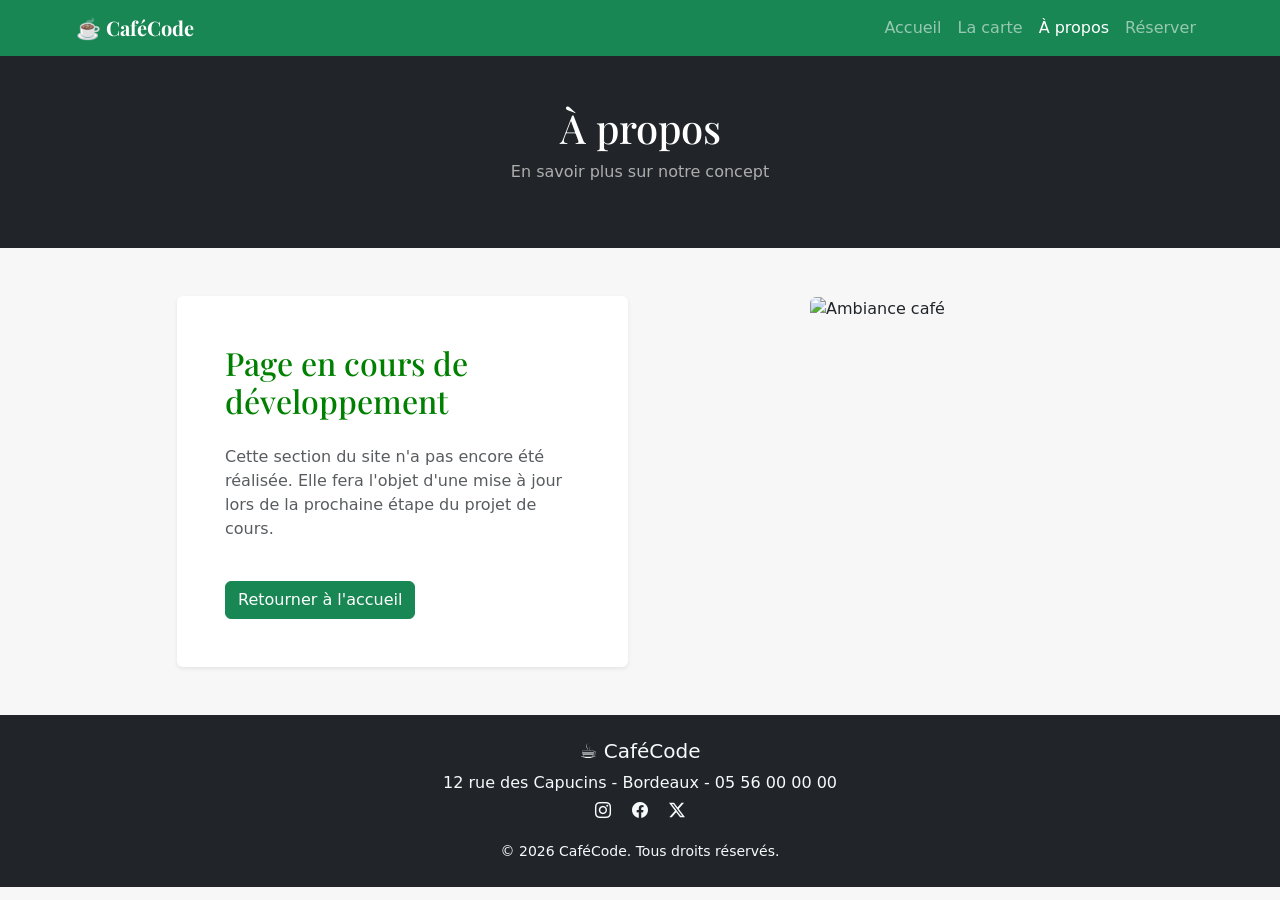
==== a_propos.html @ e6aadf2a "Add a_propos.html for about page content" ====
<!DOCTYPE html>
<html lang="fr">

<head>
  <meta charset="UTF-8">
  <meta name="viewport" content="width=device-width, initial-scale=1.0">
  <title>À propos - CaféCode</title>
  <link rel="preconnect" href="https://fonts.googleapis.com">
  <link rel="preconnect" href="https://fonts.gstatic.com" crossorigin>
  <link href="https://fonts.googleapis.com/css2?family=Playfair+Display:ital,wght@0,400..900;1,400..900&display=swap"
    rel="stylesheet">
  <link href="https://cdn.jsdelivr.net/npm/bootstrap@5.3.3/dist/css/bootstrap.min.css" rel="stylesheet">
  <link href="style.css" rel="stylesheet">
</head>

<body style="background-color: rgb(247, 247, 247);">



  <nav class="navbar navbar-expand-sm bg-success navbar-dark" style="padding-left: 5%; padding-right: 5%;">
    <div class="container-fluid">
      <span class="navbar-brand" style="font-family: 'Playfair Display'"><b>☕️ CaféCode</b></span>
      <div class="collapse navbar-collapse" id="navbarNav">
        <ul class="navbar-nav ms-auto">
          <li class="nav-item"><a class="nav-link" href="cafecode.html">Accueil</a></li>
          <li class="nav-item"><a class="nav-link" href="la_carte.html">La carte</a></li>
          <li class="nav-item"><a class="nav-link active" href="a_propos.html">À propos</a></li>
          <li class="nav-item"><a class="nav-link " href="reserver.html">Réserver</a></li>
        </ul>
      </div>
    </div>
  </nav>
  <div class="container-fluid bg-dark text-white p-5 text-center">
    <h1 style="font-family: 'Playfair Display';">À propos</h1>
    <p style="color: rgb(173, 173, 173);">En savoir plus sur notre concept</p>
  </div>

  <div class="container py-5">
    <div class="row justify-content-center">
      <div class="col-md-5">
        <div class="card shadow-sm border-0 p-5">
          <h2 style="font-family: 'Playfair Display'; color: green">Page en cours de développement</h2>
          <p class="mt-3 text-muted">
            Cette section du site n'a pas encore été réalisée. Elle fera l'objet d'une mise à jour lors de la prochaine
            étape du projet de cours.
          </p>
          <div class="mt-4">
            <a href="cafecode.html" class="btn btn-success">Retourner à l'accueil</a>
          </div>
        </div>
      </div>
      <div class="col-md-5 text-center">
        <img src="https://images.unsplash.com/photo-1495474472287-4d71bcdd2085?auto=format&fit=crop&w=600"
          class="img-fluid rounded" alt="Ambiance café">
      </div>
    </div>

  </div>

  <!-- FOOTER -->
  <footer class="bg-dark text-light py-4">
    <div class="container text-center">
      <h5 class="mb-2">☕️ CaféCode</h5>
      <p class="mb-1">
        12 rue des Capucins - Bordeaux - 05 56 00 00 00
      </p>

      <div class="mb-3">
        <a href="#" class="text-light me-3"><i class="bi bi-instagram"></i></a>
        <a href="#" class="text-light me-3"><i class="bi bi-facebook"></i></a>
        <a href="#" class="text-light"><i class="bi bi-twitter-x"></i></a>
      </div>

      <small>© 2026 CaféCode. Tous droits réservés.</small>
    </div>
  </footer>

  <!-- Liste des émoticones : -->
  <link rel="stylesheet" href="https://cdn.jsdelivr.net/npm/bootstrap-icons@1.11.1/font/bootstrap-icons.css">

</body>

</html>
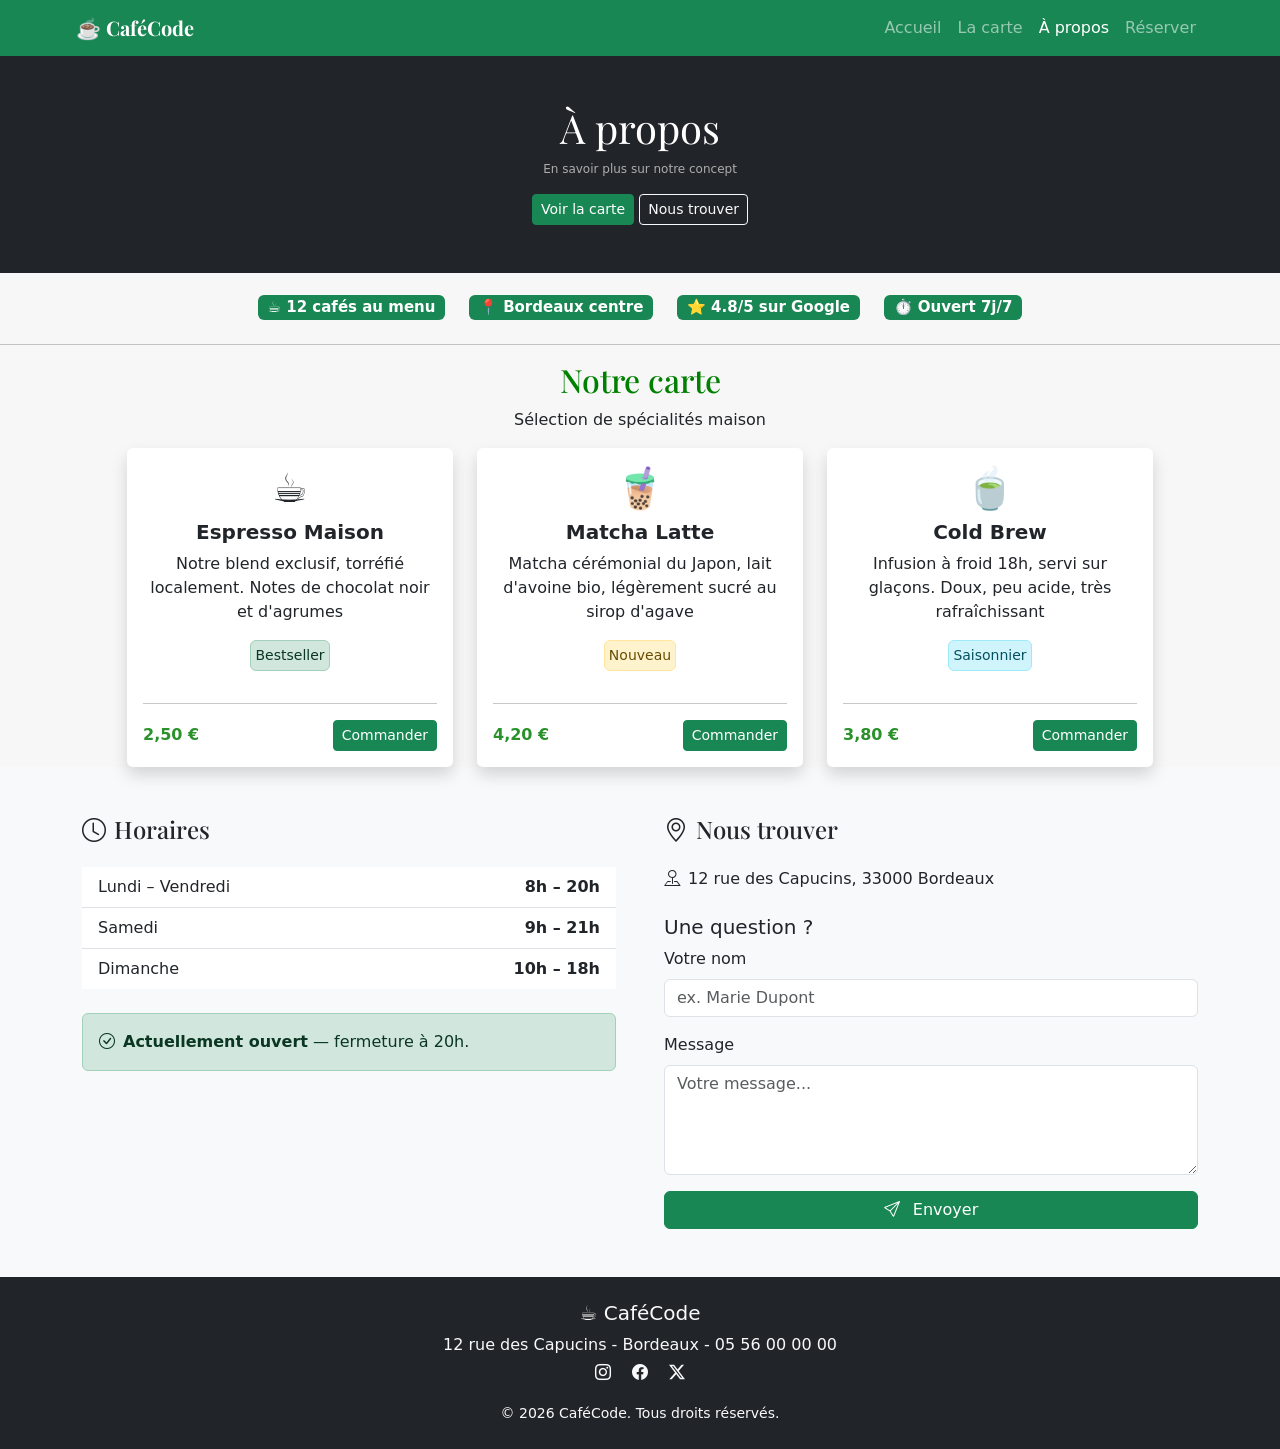
==== commit dcb4460c: "Ajout de la page "A propos"" ====
--- a/a_propos.html
+++ b/a_propos.html
@@ -1,62 +1,201 @@
 <!DOCTYPE html>
-<html lang="fr">
+<html lang="en">
 
 <head>
   <meta charset="UTF-8">
   <meta name="viewport" content="width=device-width, initial-scale=1.0">
-  <title>À propos - CaféCode</title>
+  <title>CafeCode</title>
   <link rel="preconnect" href="https://fonts.googleapis.com">
   <link rel="preconnect" href="https://fonts.gstatic.com" crossorigin>
   <link href="https://fonts.googleapis.com/css2?family=Playfair+Display:ital,wght@0,400..900;1,400..900&display=swap"
     rel="stylesheet">
   <link href="https://cdn.jsdelivr.net/npm/bootstrap@5.3.3/dist/css/bootstrap.min.css" rel="stylesheet">
   <link href="style.css" rel="stylesheet">
+
+  <script src="https://cdn.jsdelivr.net/npm/bootstrap@5.3.3/dist/js/bootstrap.bundle.min.js"></script>
 </head>
 
 <body style="background-color: rgb(247, 247, 247);">
-
-
-
+  <!-- Barre de navigation -->
   <nav class="navbar navbar-expand-sm bg-success navbar-dark" style="padding-left: 5%; padding-right: 5%;">
-    <div class="container-fluid">
-      <span class="navbar-brand" style="font-family: 'Playfair Display'"><b>☕️ CaféCode</b></span>
+    <!-- fixed-top : pour le fixer sur toute la page, mais dans ce cas, pas besoin -->
+    <div class="container-fluid"> <!-- Liste des éléments du header -->
+      <span class="navbar-brand" style="font-family: 'Playfair Display'"><b>☕️ CaféCode</b>
+      </span>
+      <button class="navbar-toggler" type="button" data-bs-toggle="collapse" data-bs-target="#navbarNav"
+        aria-controls="navbarNav" aria-expanded="false" aria-label="Toggle navigation">
+        <span class="navbar-toggler-icon"></span>
+      </button>
       <div class="collapse navbar-collapse" id="navbarNav">
-        <ul class="navbar-nav ms-auto">
-          <li class="nav-item"><a class="nav-link" href="cafecode.html">Accueil</a></li>
-          <li class="nav-item"><a class="nav-link" href="la_carte.html">La carte</a></li>
-          <li class="nav-item"><a class="nav-link active" href="a_propos.html">À propos</a></li>
-          <li class="nav-item"><a class="nav-link " href="reserver.html">Réserver</a></li>
+        <ul class="navbar-nav ms-auto"> <!-- Liste d'élément, ms-auto permet d'aligner a droite -->
+          <li class="nav-item">
+            <a class="nav-link" href="index.html">Accueil</a>
+          </li>
+          <li class="nav-item">
+            <a class="nav-link" href="la_carte.html">La carte</a>
+          </li>
+          <li class="nav-item">
+            <a class="nav-link active" href="a_propos.html">À propos</a>
+          </li>
+          <li class="nav-item">
+            <a class="nav-link " href="reserver.html">Réserver</a>
+          </li>
         </ul>
       </div>
     </div>
   </nav>
-  <div class="container-fluid bg-dark text-white p-5 text-center">
-    <h1 style="font-family: 'Playfair Display';">À propos</h1>
-    <p style="color: rgb(173, 173, 173);">En savoir plus sur notre concept</p>
-  </div>
-
-  <div class="container py-5">
-    <div class="row justify-content-center">
-      <div class="col-md-5">
-        <div class="card shadow-sm border-0 p-5">
-          <h2 style="font-family: 'Playfair Display'; color: green">Page en cours de développement</h2>
-          <p class="mt-3 text-muted">
-            Cette section du site n'a pas encore été réalisée. Elle fera l'objet d'une mise à jour lors de la prochaine
-            étape du projet de cours.
-          </p>
-          <div class="mt-4">
-            <a href="cafecode.html" class="btn btn-success">Retourner à l'accueil</a>
-          </div>
-        </div>
-      </div>
-      <div class="col-md-5 text-center">
-        <img src="https://images.unsplash.com/photo-1495474472287-4d71bcdd2085?auto=format&fit=crop&w=600"
-          class="img-fluid rounded" alt="Ambiance café">
-      </div>
-    </div>
-
-  </div>
-
+
+
+  <div class="container-fluid bg-dark text-white p-5"> <!-- div du truc noir -->
+    <h1 class="text-center" style="font-family: 'Playfair Display'; font-weight: normal;">À propos</h1>
+    <p class="text-center" style="font-size: 75%; color: rgb(173, 173, 173);">En savoir plus sur notre concept
+    </p>
+    <div class="text-center">
+      <a href="la_carte.html" class="btn btn-success btn-sm">Voir la carte</a>
+      <a href="reserver.html" class="btn btn-sm btn-outline-light">Nous trouver</a>
+    </div>
+  </div>
+
+  <div class="d-flex gap-4 justify-content-center" style="padding-top: 20px">
+    <h5><span class="badge bg-success">☕ 12 cafés au menu</span></h5>
+    <h5><span class="badge bg-success">📍 Bordeaux centre</span></h5>
+    <h5><span class="badge bg-success">⭐ 4.8/5 sur Google</span></h5>
+    <h5><span class="badge bg-success">⏱️ Ouvert 7j/7</span></h5>
+  </div>
+  <hr />
+
+  <div class="container">
+    <div class="text-center">
+      <h2 style="font-family: 'Playfair Display'; color: green">Notre carte</h2>
+      <p>Sélection de spécialités maison</p>
+    </div>
+    <div class="row justify-content-md-center">
+
+      <!-- Card 1 -->
+      <div class="col-md-4" style="width: 350px;">
+        <div class="card h-100 border-0 shadow">
+          <div class="card-body">
+            <div class="text-center">
+              <h1 class="card-title">☕</h1>
+              <h5><strong>Espresso Maison</strong></h5>
+              <p class="card-text">Notre blend exclusif, torréfié localement. Notes de chocolat noir et d'agrumes</p>
+              <div class="alert alert-success p-1 small d-inline-block">Bestseller</div>
+            </div>
+            <hr />
+            <div class="d-flex justify-content-between align-items-center mt-3">
+              <div style="color: #2b912b;"><strong>2,50 €</strong></div>
+              <a href="#" class="btn btn-success btn-sm">Commander</a>
+            </div>
+          </div>
+        </div>
+      </div>
+
+      <!-- Card 2 -->
+      <div class="col-md-4" style="width: 350px;">
+        <div class="card h-100 border-0 shadow">
+          <div class="card-body">
+            <div class="text-center">
+              <h1 class="card-title">🧋</h1>
+              <h5><strong>Matcha Latte</strong></h5>
+              <p class="card-text">Matcha cérémonial du Japon, lait d'avoine bio, légèrement sucré au sirop d'agave</p>
+              <div class="alert alert-warning p-1 small d-inline-block">Nouveau</div>
+            </div>
+            <hr />
+            <div class="d-flex justify-content-between align-items-center mt-3">
+              <div style="color: #2b912b;"><strong>4,20 €</strong></div>
+              <a href="#" class="btn btn-success btn-sm">Commander</a>
+            </div>
+          </div>
+        </div>
+      </div>
+
+      <!-- Card 3 -->
+      <div class="col-md-4" style="width: 350px;">
+        <div class="card h-100 border-0 shadow">
+          <div class="card-body">
+            <div class="text-center">
+              <h1 class="card-title">🍵</h1>
+              <h5><strong>Cold Brew</strong></h5>
+              <p class="card-text">Infusion à froid 18h, servi sur glaçons. Doux, peu acide, très rafraîchissant</p>
+              <div class="alert alert-info p-1 small d-inline-block">Saisonnier</div>
+            </div>
+            <hr />
+            <div class="d-flex justify-content-between align-items-center mt-3">
+              <div style="color: #2b912b;"><strong>3,80 €</strong></div>
+              <a href="#" class="btn btn-success btn-sm">Commander</a>
+            </div>
+          </div>
+        </div>
+      </div>
+    </div>
+  </div>
+
+  <section class="py-5 bg-light">
+    <div class="container">
+      <div class="row g-5">
+
+        <!-- Horaires -->
+        <div class="col-md-6">
+          <h4 class="mb-4">
+            <p style="font-family: 'Playfair Display'"><i class="bi bi-clock me-2"></i></i>Horaires</p>
+
+          </h4>
+
+          <ul class="list-group list-group-flush">
+            <li class="list-group-item d-flex justify-content-between">
+              <span>Lundi – Vendredi</span>
+              <strong>8h – 20h</strong>
+            </li>
+            <li class="list-group-item d-flex justify-content-between">
+              <span>Samedi</span>
+              <strong>9h – 21h</strong>
+            </li>
+            <li class="list-group-item d-flex justify-content-between">
+              <span>Dimanche</span>
+              <strong>10h – 18h</strong>
+            </li>
+          </ul>
+
+          <div class="alert alert-success mt-4 d-flex align-items-center">
+            <i class="bi bi-check-circle me-2"></i>
+            <div>
+              <strong>Actuellement ouvert</strong> — fermeture à 20h.
+            </div>
+          </div>
+        </div>
+
+        <!-- Nous trouver -->
+        <div class="col-md-6">
+          <h4 class="mb-4">
+            <p style="font-family: 'Playfair Display'"><i class="bi bi-geo-alt me-2 "></i>Nous trouver</p>
+          </h4>
+
+          <p style="color: grey;"></p><i class="bi bi-pin-map me-2"></i></i>12 rue des Capucins, 33000 Bordeaux</p>
+
+          <h5 class="mt-4">Une question ?</h5>
+
+          <form>
+            <div class="mb-3">
+              <label class="form-label">Votre nom</label>
+              <input type="text" class="form-control" placeholder="ex. Marie Dupont">
+            </div>
+
+            <div class="mb-3">
+              <label class="form-label">Message</label>
+              <textarea class="form-control" rows="4" placeholder="Votre message..."></textarea>
+            </div>
+
+            <button type="submit" class="btn btn-success w-100">
+              <i class="bi bi-send me-2"></i>
+              Envoyer
+            </button>
+          </form>
+        </div>
+
+      </div>
+    </div>
+  </section>
+  </div>
   <!-- FOOTER -->
   <footer class="bg-dark text-light py-4">
     <div class="container text-center">
@@ -80,4 +219,4 @@
 
 </body>
 
-</html>
+</html>
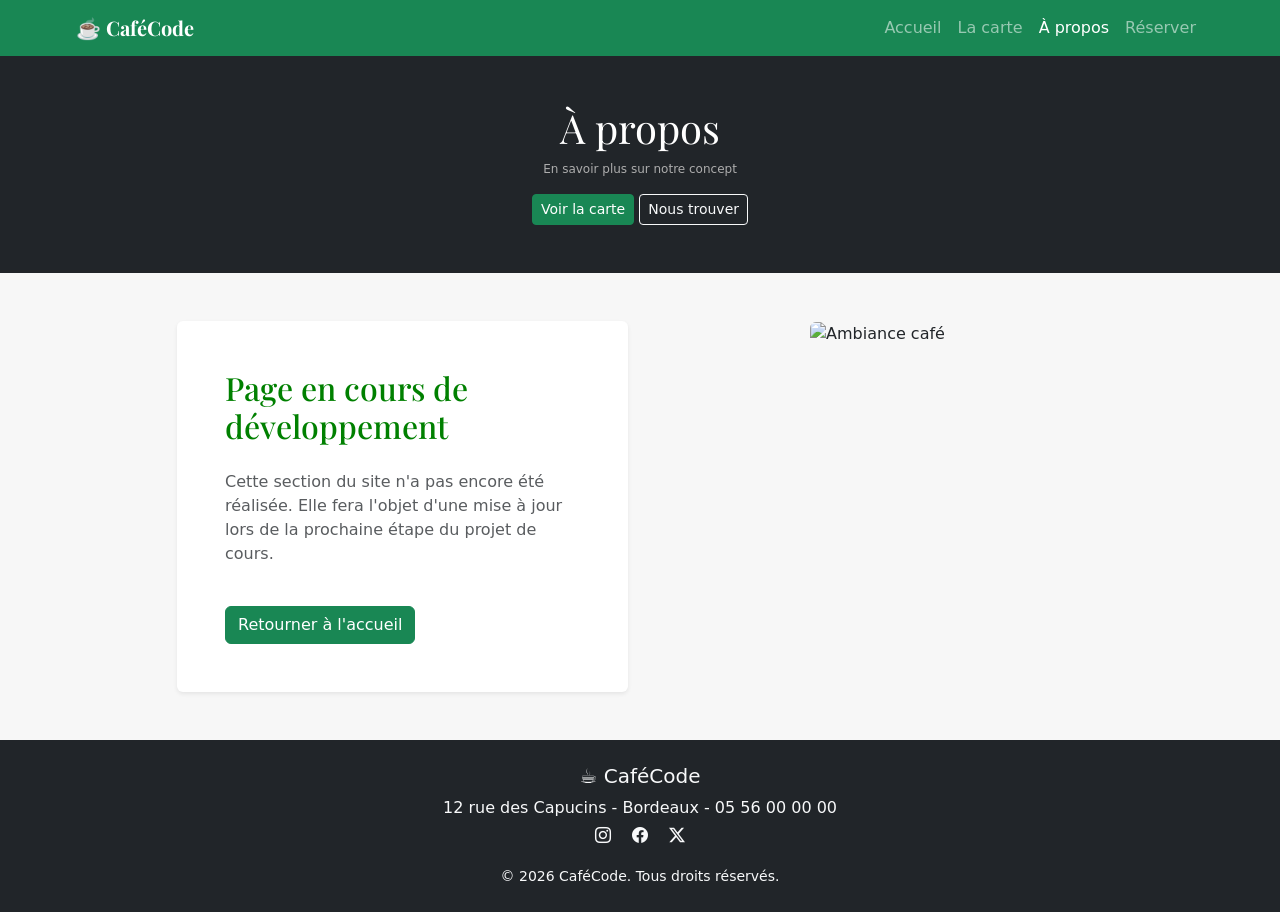
==== commit a4c2e130: "MàJ de a_propos.html" ====
--- a/a_propos.html
+++ b/a_propos.html
@@ -46,6 +46,7 @@
   </nav>
 
 
+
   <div class="container-fluid bg-dark text-white p-5"> <!-- div du truc noir -->
     <h1 class="text-center" style="font-family: 'Playfair Display'; font-weight: normal;">À propos</h1>
     <p class="text-center" style="font-size: 75%; color: rgb(173, 173, 173);">En savoir plus sur notre concept
@@ -56,146 +57,30 @@
     </div>
   </div>
 
-  <div class="d-flex gap-4 justify-content-center" style="padding-top: 20px">
-    <h5><span class="badge bg-success">☕ 12 cafés au menu</span></h5>
-    <h5><span class="badge bg-success">📍 Bordeaux centre</span></h5>
-    <h5><span class="badge bg-success">⭐ 4.8/5 sur Google</span></h5>
-    <h5><span class="badge bg-success">⏱️ Ouvert 7j/7</span></h5>
-  </div>
-  <hr />
 
-  <div class="container">
-    <div class="text-center">
-      <h2 style="font-family: 'Playfair Display'; color: green">Notre carte</h2>
-      <p>Sélection de spécialités maison</p>
-    </div>
-    <div class="row justify-content-md-center">
 
-      <!-- Card 1 -->
-      <div class="col-md-4" style="width: 350px;">
-        <div class="card h-100 border-0 shadow">
-          <div class="card-body">
-            <div class="text-center">
-              <h1 class="card-title">☕</h1>
-              <h5><strong>Espresso Maison</strong></h5>
-              <p class="card-text">Notre blend exclusif, torréfié localement. Notes de chocolat noir et d'agrumes</p>
-              <div class="alert alert-success p-1 small d-inline-block">Bestseller</div>
-            </div>
-            <hr />
-            <div class="d-flex justify-content-between align-items-center mt-3">
-              <div style="color: #2b912b;"><strong>2,50 €</strong></div>
-              <a href="#" class="btn btn-success btn-sm">Commander</a>
-            </div>
+  <div class="container py-5">
+    <div class="row justify-content-center">
+      <div class="col-md-5">
+        <div class="card shadow-sm border-0 p-5">
+          <h2 style="font-family: 'Playfair Display'; color: green">Page en cours de développement</h2>
+          <p class="mt-3 text-muted">
+            Cette section du site n'a pas encore été réalisée. Elle fera l'objet d'une mise à jour lors de la prochaine
+            étape du projet de cours.
+          </p>
+          <div class="mt-4">
+            <a href="cafecode.html" class="btn btn-success">Retourner à l'accueil</a>
           </div>
         </div>
       </div>
-
-      <!-- Card 2 -->
-      <div class="col-md-4" style="width: 350px;">
-        <div class="card h-100 border-0 shadow">
-          <div class="card-body">
-            <div class="text-center">
-              <h1 class="card-title">🧋</h1>
-              <h5><strong>Matcha Latte</strong></h5>
-              <p class="card-text">Matcha cérémonial du Japon, lait d'avoine bio, légèrement sucré au sirop d'agave</p>
-              <div class="alert alert-warning p-1 small d-inline-block">Nouveau</div>
-            </div>
-            <hr />
-            <div class="d-flex justify-content-between align-items-center mt-3">
-              <div style="color: #2b912b;"><strong>4,20 €</strong></div>
-              <a href="#" class="btn btn-success btn-sm">Commander</a>
-            </div>
-          </div>
-        </div>
-      </div>
-
-      <!-- Card 3 -->
-      <div class="col-md-4" style="width: 350px;">
-        <div class="card h-100 border-0 shadow">
-          <div class="card-body">
-            <div class="text-center">
-              <h1 class="card-title">🍵</h1>
-              <h5><strong>Cold Brew</strong></h5>
-              <p class="card-text">Infusion à froid 18h, servi sur glaçons. Doux, peu acide, très rafraîchissant</p>
-              <div class="alert alert-info p-1 small d-inline-block">Saisonnier</div>
-            </div>
-            <hr />
-            <div class="d-flex justify-content-between align-items-center mt-3">
-              <div style="color: #2b912b;"><strong>3,80 €</strong></div>
-              <a href="#" class="btn btn-success btn-sm">Commander</a>
-            </div>
-          </div>
-        </div>
+      <div class="col-md-5 text-center">
+        <img src="https://images.unsplash.com/photo-1495474472287-4d71bcdd2085?auto=format&fit=crop&w=600"
+          class="img-fluid rounded" alt="Ambiance café">
       </div>
     </div>
   </div>
 
-  <section class="py-5 bg-light">
-    <div class="container">
-      <div class="row g-5">
 
-        <!-- Horaires -->
-        <div class="col-md-6">
-          <h4 class="mb-4">
-            <p style="font-family: 'Playfair Display'"><i class="bi bi-clock me-2"></i></i>Horaires</p>
-
-          </h4>
-
-          <ul class="list-group list-group-flush">
-            <li class="list-group-item d-flex justify-content-between">
-              <span>Lundi – Vendredi</span>
-              <strong>8h – 20h</strong>
-            </li>
-            <li class="list-group-item d-flex justify-content-between">
-              <span>Samedi</span>
-              <strong>9h – 21h</strong>
-            </li>
-            <li class="list-group-item d-flex justify-content-between">
-              <span>Dimanche</span>
-              <strong>10h – 18h</strong>
-            </li>
-          </ul>
-
-          <div class="alert alert-success mt-4 d-flex align-items-center">
-            <i class="bi bi-check-circle me-2"></i>
-            <div>
-              <strong>Actuellement ouvert</strong> — fermeture à 20h.
-            </div>
-          </div>
-        </div>
-
-        <!-- Nous trouver -->
-        <div class="col-md-6">
-          <h4 class="mb-4">
-            <p style="font-family: 'Playfair Display'"><i class="bi bi-geo-alt me-2 "></i>Nous trouver</p>
-          </h4>
-
-          <p style="color: grey;"></p><i class="bi bi-pin-map me-2"></i></i>12 rue des Capucins, 33000 Bordeaux</p>
-
-          <h5 class="mt-4">Une question ?</h5>
-
-          <form>
-            <div class="mb-3">
-              <label class="form-label">Votre nom</label>
-              <input type="text" class="form-control" placeholder="ex. Marie Dupont">
-            </div>
-
-            <div class="mb-3">
-              <label class="form-label">Message</label>
-              <textarea class="form-control" rows="4" placeholder="Votre message..."></textarea>
-            </div>
-
-            <button type="submit" class="btn btn-success w-100">
-              <i class="bi bi-send me-2"></i>
-              Envoyer
-            </button>
-          </form>
-        </div>
-
-      </div>
-    </div>
-  </section>
-  </div>
   <!-- FOOTER -->
   <footer class="bg-dark text-light py-4">
     <div class="container text-center">
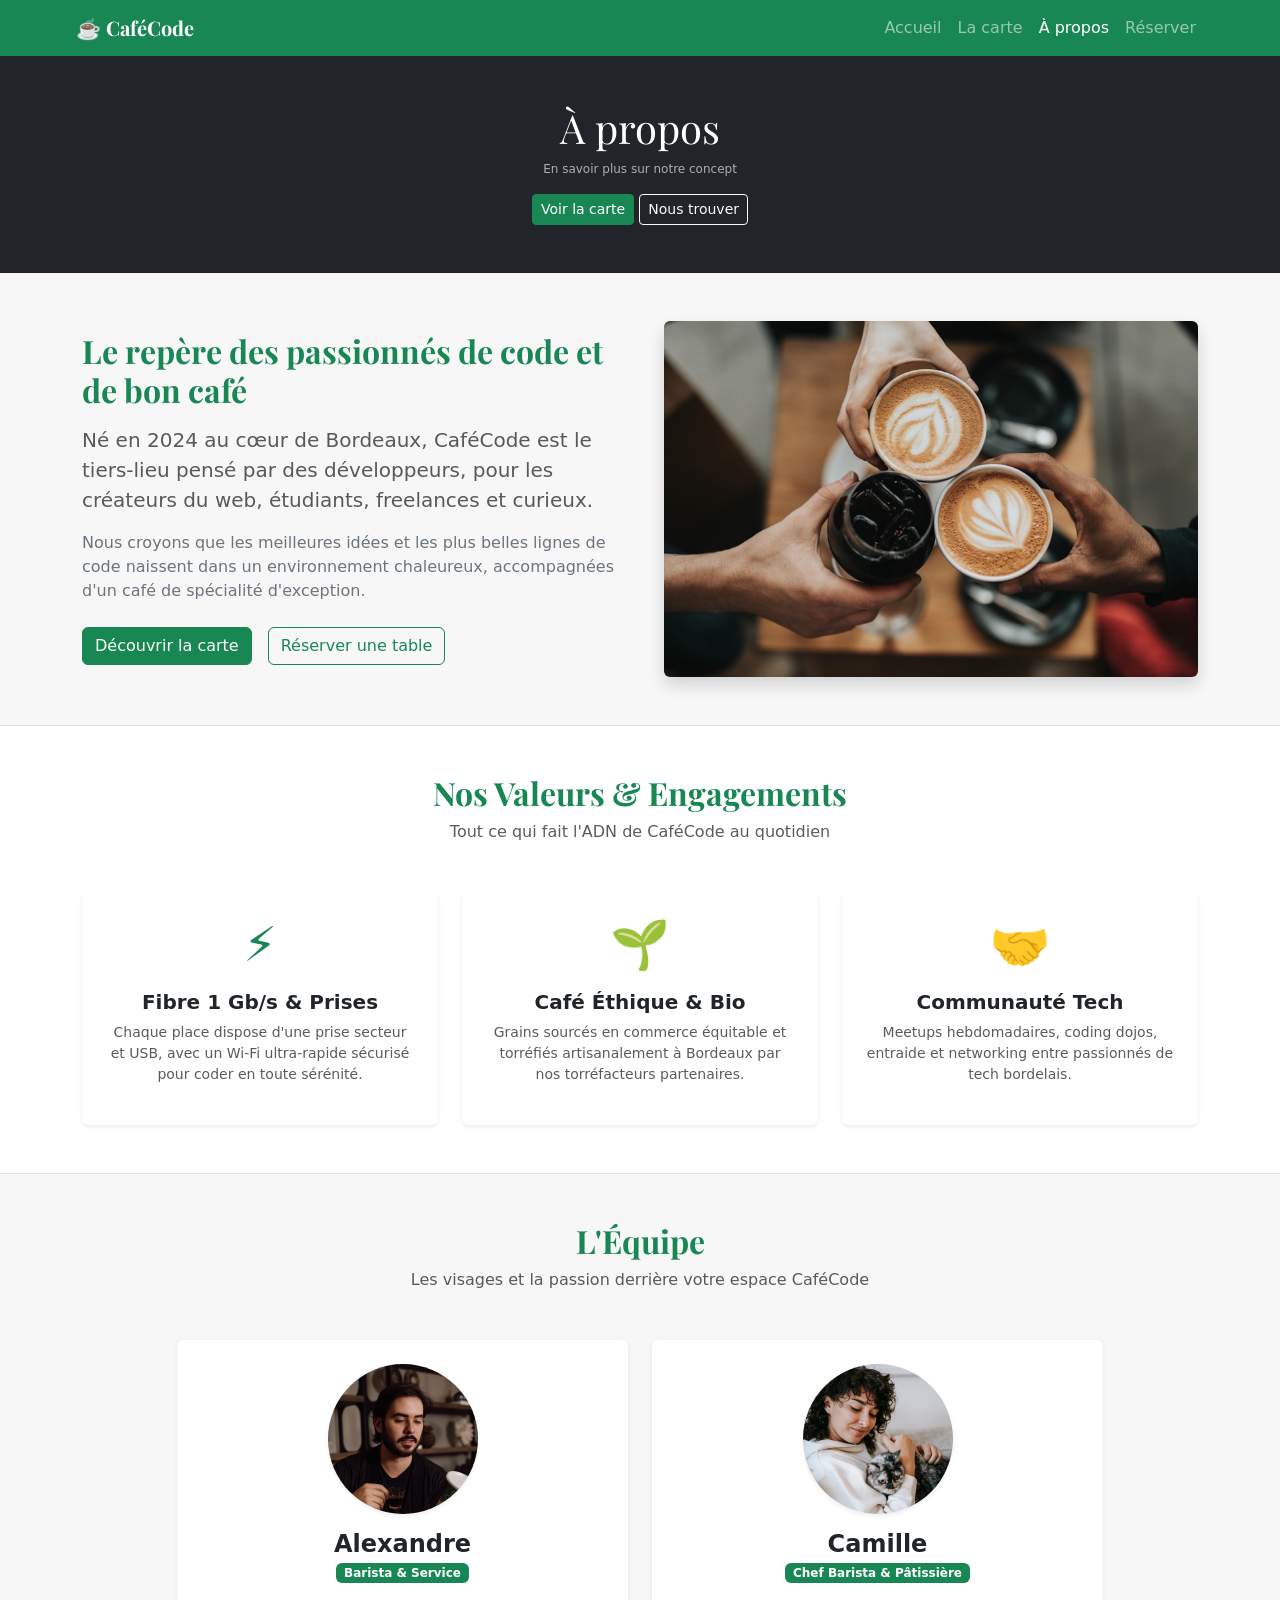
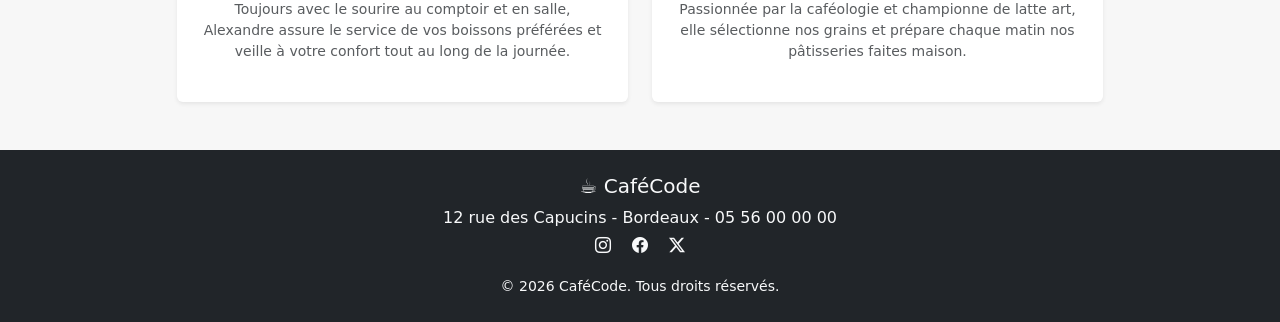
==== commit ceb8e94f: "feat: implement about page content and add team images" ====
--- a/a_propos.html
+++ b/a_propos.html
@@ -59,23 +59,88 @@
 
 
 
+  <!-- Section Histoire & Concept -->
   <div class="container py-5">
-    <div class="row justify-content-center">
-      <div class="col-md-5">
-        <div class="card shadow-sm border-0 p-5">
-          <h2 style="font-family: 'Playfair Display'; color: green">Page en cours de développement</h2>
-          <p class="mt-3 text-muted">
-            Cette section du site n'a pas encore été réalisée. Elle fera l'objet d'une mise à jour lors de la prochaine
-            étape du projet de cours.
-          </p>
-          <div class="mt-4">
-            <a href="cafecode.html" class="btn btn-success">Retourner à l'accueil</a>
+    <div class="row align-items-center g-5">
+      <div class="col-lg-6">
+        <h2 style="font-family: 'Playfair Display'; color: #198754;" class="mb-3"><b>Le repère des passionnés de code et de bon café</b></h2>
+        <p class="lead text-muted">
+          Né en 2024 au cœur de Bordeaux, CaféCode est le tiers-lieu pensé par des développeurs, pour les créateurs du web, étudiants, freelances et curieux.
+        </p>
+        <p class="text-secondary">
+          Nous croyons que les meilleures idées et les plus belles lignes de code naissent dans un environnement chaleureux, accompagnées d'un café de spécialité d'exception.
+        </p>
+        <div class="d-flex gap-3 mt-4">
+          <a href="la_carte.html" class="btn btn-success">Découvrir la carte</a>
+          <a href="reserver.html" class="btn btn-outline-success">Réserver une table</a>
+        </div>
+      </div>
+      <div class="col-lg-6 text-center">
+        <img src="images/cafe_ambiance.jpg"
+          class="img-fluid rounded shadow" alt="Ambiance CaféCode">
+      </div>
+    </div>
+  </div>
+
+  <!-- Section Valeurs / Atouts -->
+  <section class="py-5 bg-white border-top border-bottom">
+    <div class="container">
+      <div class="text-center mb-5">
+        <h2 style="font-family: 'Playfair Display'; color: #198754;"><b>Nos Valeurs & Engagements</b></h2>
+        <p class="text-muted">Tout ce qui fait l'ADN de CaféCode au quotidien</p>
+      </div>
+      <div class="row g-4 text-center">
+        <div class="col-md-4">
+          <div class="card h-100 border-0 shadow-sm p-4">
+            <div class="display-5 text-success mb-3">⚡️</div>
+            <h5><strong>Fibre 1 Gb/s & Prises</strong></h5>
+            <p class="text-muted small">Chaque place dispose d'une prise secteur et USB, avec un Wi-Fi ultra-rapide sécurisé pour coder en toute sérénité.</p>
+          </div>
+        </div>
+        <div class="col-md-4">
+          <div class="card h-100 border-0 shadow-sm p-4">
+            <div class="display-5 text-success mb-3">🌱</div>
+            <h5><strong>Café Éthique & Bio</strong></h5>
+            <p class="text-muted small">Grains sourcés en commerce équitable et torréfiés artisanalement à Bordeaux par nos torréfacteurs partenaires.</p>
+          </div>
+        </div>
+        <div class="col-md-4">
+          <div class="card h-100 border-0 shadow-sm p-4">
+            <div class="display-5 text-success mb-3">🤝</div>
+            <h5><strong>Communauté Tech</strong></h5>
+            <p class="text-muted small">Meetups hebdomadaires, coding dojos, entraide et networking entre passionnés de tech bordelais.</p>
           </div>
         </div>
       </div>
+    </div>
+  </section>
+
+  <!-- Section L'Équipe -->
+  <div class="container py-5">
+    <div class="text-center mb-5">
+      <h2 style="font-family: 'Playfair Display'; color: #198754;"><b>L'Équipe</b></h2>
+      <p class="text-muted">Les visages et la passion derrière votre espace CaféCode</p>
+    </div>
+    <div class="row g-4 justify-content-center">
       <div class="col-md-5 text-center">
-        <img src="https://images.unsplash.com/photo-1495474472287-4d71bcdd2085?auto=format&fit=crop&w=600"
-          class="img-fluid rounded" alt="Ambiance café">
+        <div class="card border-0 shadow-sm p-4 h-100">
+          <img src="images/alexandre.jpg" alt="Alexandre - Barista" class="rounded-circle mx-auto mb-3 shadow-sm" style="width: 150px; height: 150px; object-fit: cover;">
+          <h4 class="mb-1"><strong>Alexandre</strong></h4>
+          <span class="badge bg-success w-auto align-self-center mb-3">Barista & Service</span>
+          <p class="text-muted small">
+            Toujours avec le sourire au comptoir et en salle, Alexandre assure le service de vos boissons préférées et veille à votre confort tout au long de la journée.
+          </p>
+        </div>
+      </div>
+      <div class="col-md-5 text-center">
+        <div class="card border-0 shadow-sm p-4 h-100">
+          <img src="images/camille.jpg" alt="Camille - Chef Barista" class="rounded-circle mx-auto mb-3 shadow-sm" style="width: 150px; height: 150px; object-fit: cover;">
+          <h4 class="mb-1"><strong>Camille</strong></h4>
+          <span class="badge bg-success w-auto align-self-center mb-3">Chef Barista & Pâtissière</span>
+          <p class="text-muted small">
+            Passionnée par la caféologie et championne de latte art, elle sélectionne nos grains et prépare chaque matin nos pâtisseries faites maison.
+          </p>
+        </div>
       </div>
     </div>
   </div>
--- a/style.css
+++ b/style.css
@@ -0,0 +1,7 @@
+html {
+    background-color: #198754;
+}
+
+body {
+    background-color: rgb(247, 247, 247);
+}
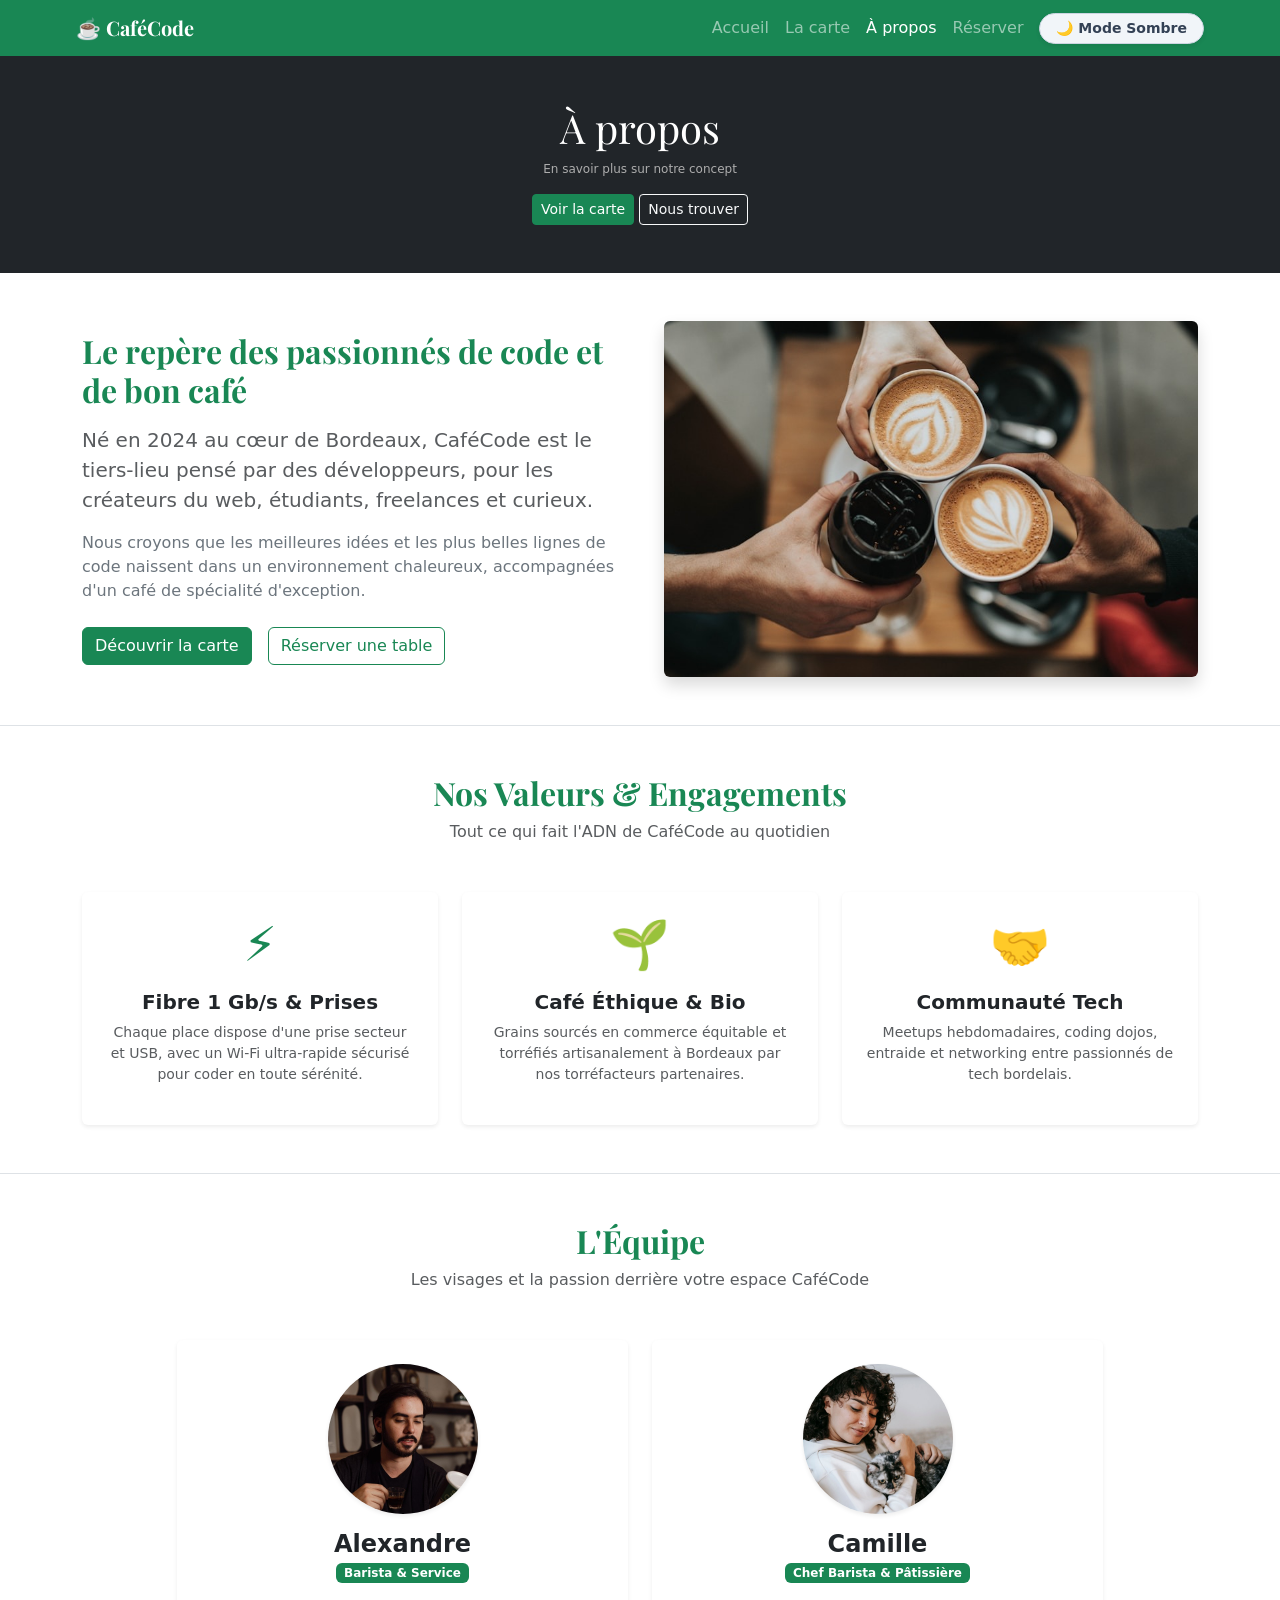
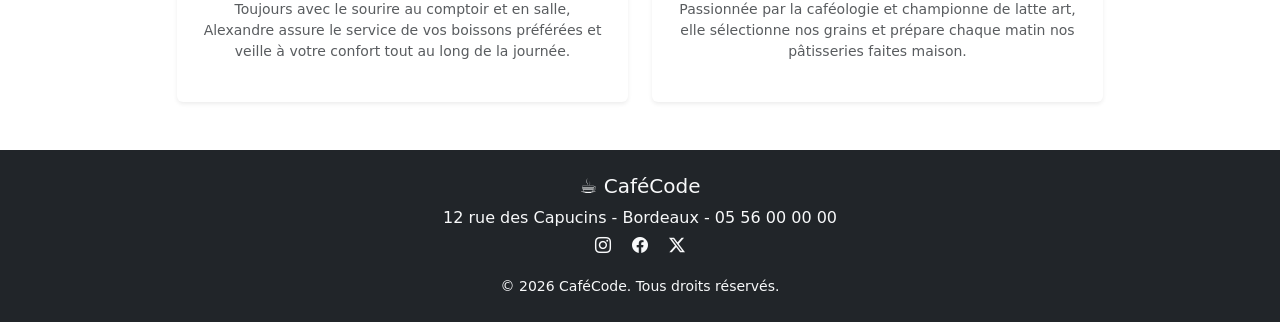
==== commit fe602ecc: "feat: implement dark mode toggle and dynamic theme persistence across pages" ====
--- a/a_propos.html
+++ b/a_propos.html
@@ -13,9 +13,10 @@
   <link href="style.css" rel="stylesheet">
 
   <script src="https://cdn.jsdelivr.net/npm/bootstrap@5.3.3/dist/js/bootstrap.bundle.min.js"></script>
+  <script src="theme.js"></script>
 </head>
 
-<body style="background-color: rgb(247, 247, 247);">
+<body>
   <!-- Barre de navigation -->
   <nav class="navbar navbar-expand-sm bg-success navbar-dark" style="padding-left: 5%; padding-right: 5%;">
     <!-- fixed-top : pour le fixer sur toute la page, mais dans ce cas, pas besoin -->
@@ -40,7 +41,13 @@
           <li class="nav-item">
             <a class="nav-link " href="reserver.html">Réserver</a>
           </li>
-        </ul>
+        
+                <li class="nav-item ms-sm-2 d-flex align-items-center">
+                        <button class="btn btn-light btn-sm rounded-pill px-3 fw-semibold shadow-sm theme-toggle-btn" type="button">
+                            <span class="theme-text">🌙 Mode Sombre</span>
+                        </button>
+                    </li>
+                </ul>
       </div>
     </div>
   </nav>
--- a/style.css
+++ b/style.css
@@ -1,7 +1,93 @@
+/* --- Variables & Base --- */
 html {
     background-color: #198754;
 }
 
 body {
-    background-color: rgb(247, 247, 247);
+    background-color: var(--bs-body-bg, #f7f7f7);
+    transition: background-color 0.3s ease, color 0.3s ease;
 }
+
+/* Thème Sombre d'origine */
+[data-bs-theme="dark"] {
+    --bs-body-bg: #121820;
+    --bs-body-color: #e5e7eb;
+}
+
+[data-bs-theme="dark"] body {
+    background-color: #121820 !important;
+}
+
+[data-bs-theme="dark"] .card {
+    background-color: #1a222d !important;
+    border-color: #2a3442 !important;
+    color: #e5e7eb !important;
+}
+
+[data-bs-theme="dark"] .bg-light {
+    background-color: #161e28 !important;
+}
+
+[data-bs-theme="dark"] .bg-white {
+    background-color: #1a222d !important;
+}
+
+[data-bs-theme="dark"] .list-group-item {
+    background-color: #1a222d !important;
+    color: #e5e7eb !important;
+    border-color: #2a3442 !important;
+}
+
+[data-bs-theme="dark"] .table {
+    color: #e5e7eb !important;
+    border-color: #2a3442 !important;
+}
+
+[data-bs-theme="dark"] .table-light {
+    background-color: #222d3d !important;
+    color: #f3f4f6 !important;
+}
+
+[data-bs-theme="dark"] .form-control {
+    background-color: #121820 !important;
+    border-color: #2a3442 !important;
+    color: #f3f4f6 !important;
+}
+
+[data-bs-theme="dark"] .form-control:focus {
+    background-color: #121820 !important;
+    border-color: #198754 !important;
+    color: #ffffff !important;
+}
+
+[data-bs-theme="dark"] hr {
+    border-color: #2a3442 !important;
+    opacity: 0.5;
+}
+
+
+
+/* Style dynamique du bouton Dark Mode */
+.theme-toggle-btn {
+    background-color: #f1f5f9 !important; /* Blanc grisé */
+    color: #334155 !important;           /* Texte gris anthracite */
+    border: 1px solid #cbd5e1 !important;
+    transition: all 0.2s ease !important;
+}
+
+.theme-toggle-btn:hover {
+    background-color: #e2e8f0 !important;
+    color: #0f172a !important;
+}
+
+/* En mode sombre : Noir grisé */
+[data-bs-theme="dark"] .theme-toggle-btn {
+    background-color: #1e293b !important; /* Noir/ardoise grisé */
+    color: #f8fafc !important;           /* Texte blanc cassé */
+    border: 1px solid #334155 !important;
+}
+
+[data-bs-theme="dark"] .theme-toggle-btn:hover {
+    background-color: #334155 !important;
+    color: #ffffff !important;
+}
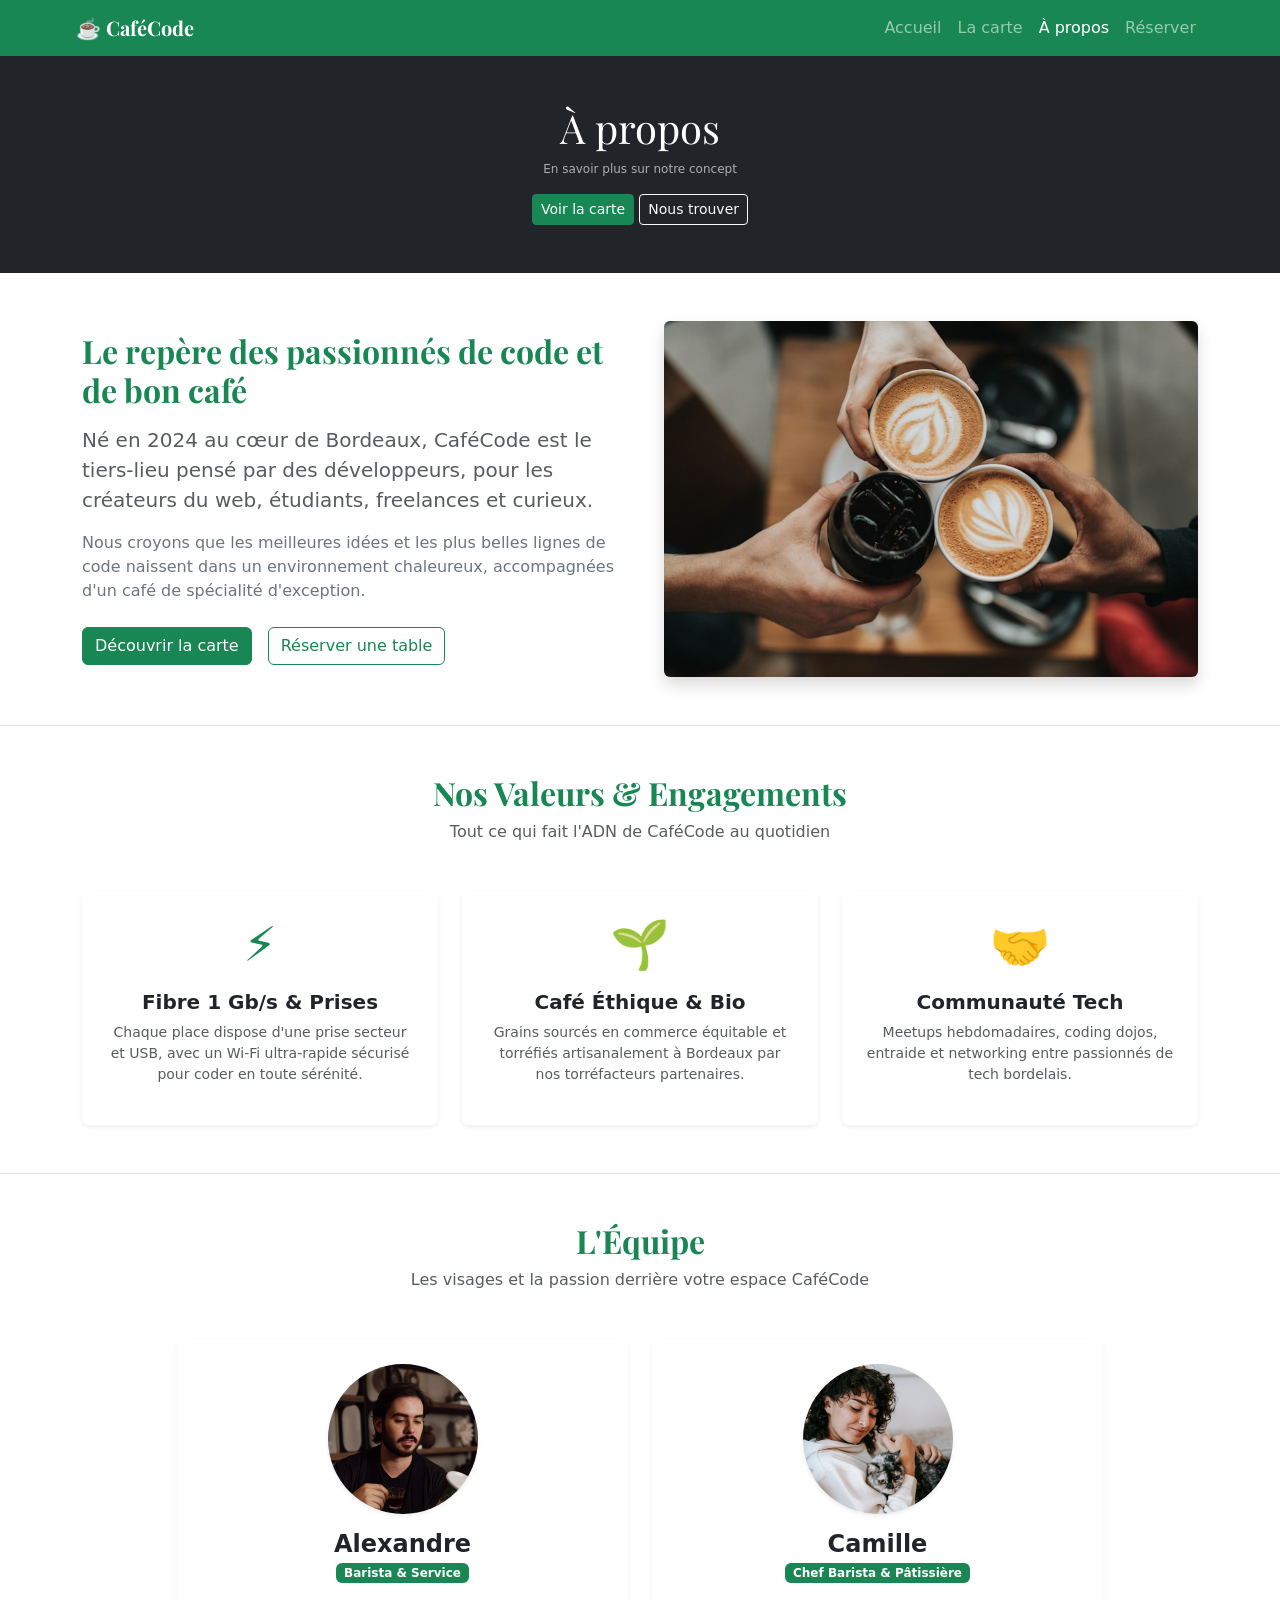
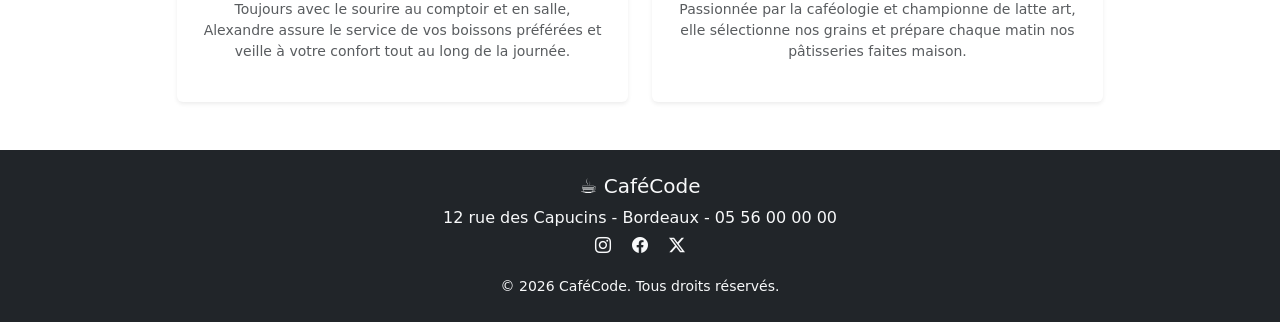
==== commit a3e082d6: "fix: auto device theme, bootstrap icons, valid HTML and responsive grid" ====
--- a/a_propos.html
+++ b/a_propos.html
@@ -1,15 +1,16 @@
 <!DOCTYPE html>
-<html lang="en">
+<html lang="fr">
 
 <head>
   <meta charset="UTF-8">
   <meta name="viewport" content="width=device-width, initial-scale=1.0">
-  <title>CafeCode</title>
+  <title>À propos - CaféCode</title>
   <link rel="preconnect" href="https://fonts.googleapis.com">
   <link rel="preconnect" href="https://fonts.gstatic.com" crossorigin>
   <link href="https://fonts.googleapis.com/css2?family=Playfair+Display:ital,wght@0,400..900;1,400..900&display=swap"
     rel="stylesheet">
   <link href="https://cdn.jsdelivr.net/npm/bootstrap@5.3.3/dist/css/bootstrap.min.css" rel="stylesheet">
+  <link rel="stylesheet" href="https://cdn.jsdelivr.net/npm/bootstrap-icons@1.11.3/font/bootstrap-icons.min.css">
   <link href="style.css" rel="stylesheet">
 
   <script src="https://cdn.jsdelivr.net/npm/bootstrap@5.3.3/dist/js/bootstrap.bundle.min.js"></script>
@@ -39,15 +40,9 @@
             <a class="nav-link active" href="a_propos.html">À propos</a>
           </li>
           <li class="nav-item">
-            <a class="nav-link " href="reserver.html">Réserver</a>
+            <a class="nav-link" href="reserver.html">Réserver</a>
           </li>
-        
-                <li class="nav-item ms-sm-2 d-flex align-items-center">
-                        <button class="btn btn-light btn-sm rounded-pill px-3 fw-semibold shadow-sm theme-toggle-btn" type="button">
-                            <span class="theme-text">🌙 Mode Sombre</span>
-                        </button>
-                    </li>
-                </ul>
+        </ul>
       </div>
     </div>
   </nav>
--- a/style.css
+++ b/style.css
@@ -1,14 +1,10 @@
 /* --- Variables & Base --- */
-html {
-    background-color: #198754;
-}
-
 body {
     background-color: var(--bs-body-bg, #f7f7f7);
     transition: background-color 0.3s ease, color 0.3s ease;
 }
 
-/* Thème Sombre d'origine */
+/* Thème Sombre automatique */
 [data-bs-theme="dark"] {
     --bs-body-bg: #121820;
     --bs-body-color: #e5e7eb;
@@ -64,30 +60,3 @@
     border-color: #2a3442 !important;
     opacity: 0.5;
 }
-
-
-
-/* Style dynamique du bouton Dark Mode */
-.theme-toggle-btn {
-    background-color: #f1f5f9 !important; /* Blanc grisé */
-    color: #334155 !important;           /* Texte gris anthracite */
-    border: 1px solid #cbd5e1 !important;
-    transition: all 0.2s ease !important;
-}
-
-.theme-toggle-btn:hover {
-    background-color: #e2e8f0 !important;
-    color: #0f172a !important;
-}
-
-/* En mode sombre : Noir grisé */
-[data-bs-theme="dark"] .theme-toggle-btn {
-    background-color: #1e293b !important; /* Noir/ardoise grisé */
-    color: #f8fafc !important;           /* Texte blanc cassé */
-    border: 1px solid #334155 !important;
-}
-
-[data-bs-theme="dark"] .theme-toggle-btn:hover {
-    background-color: #334155 !important;
-    color: #ffffff !important;
-}
